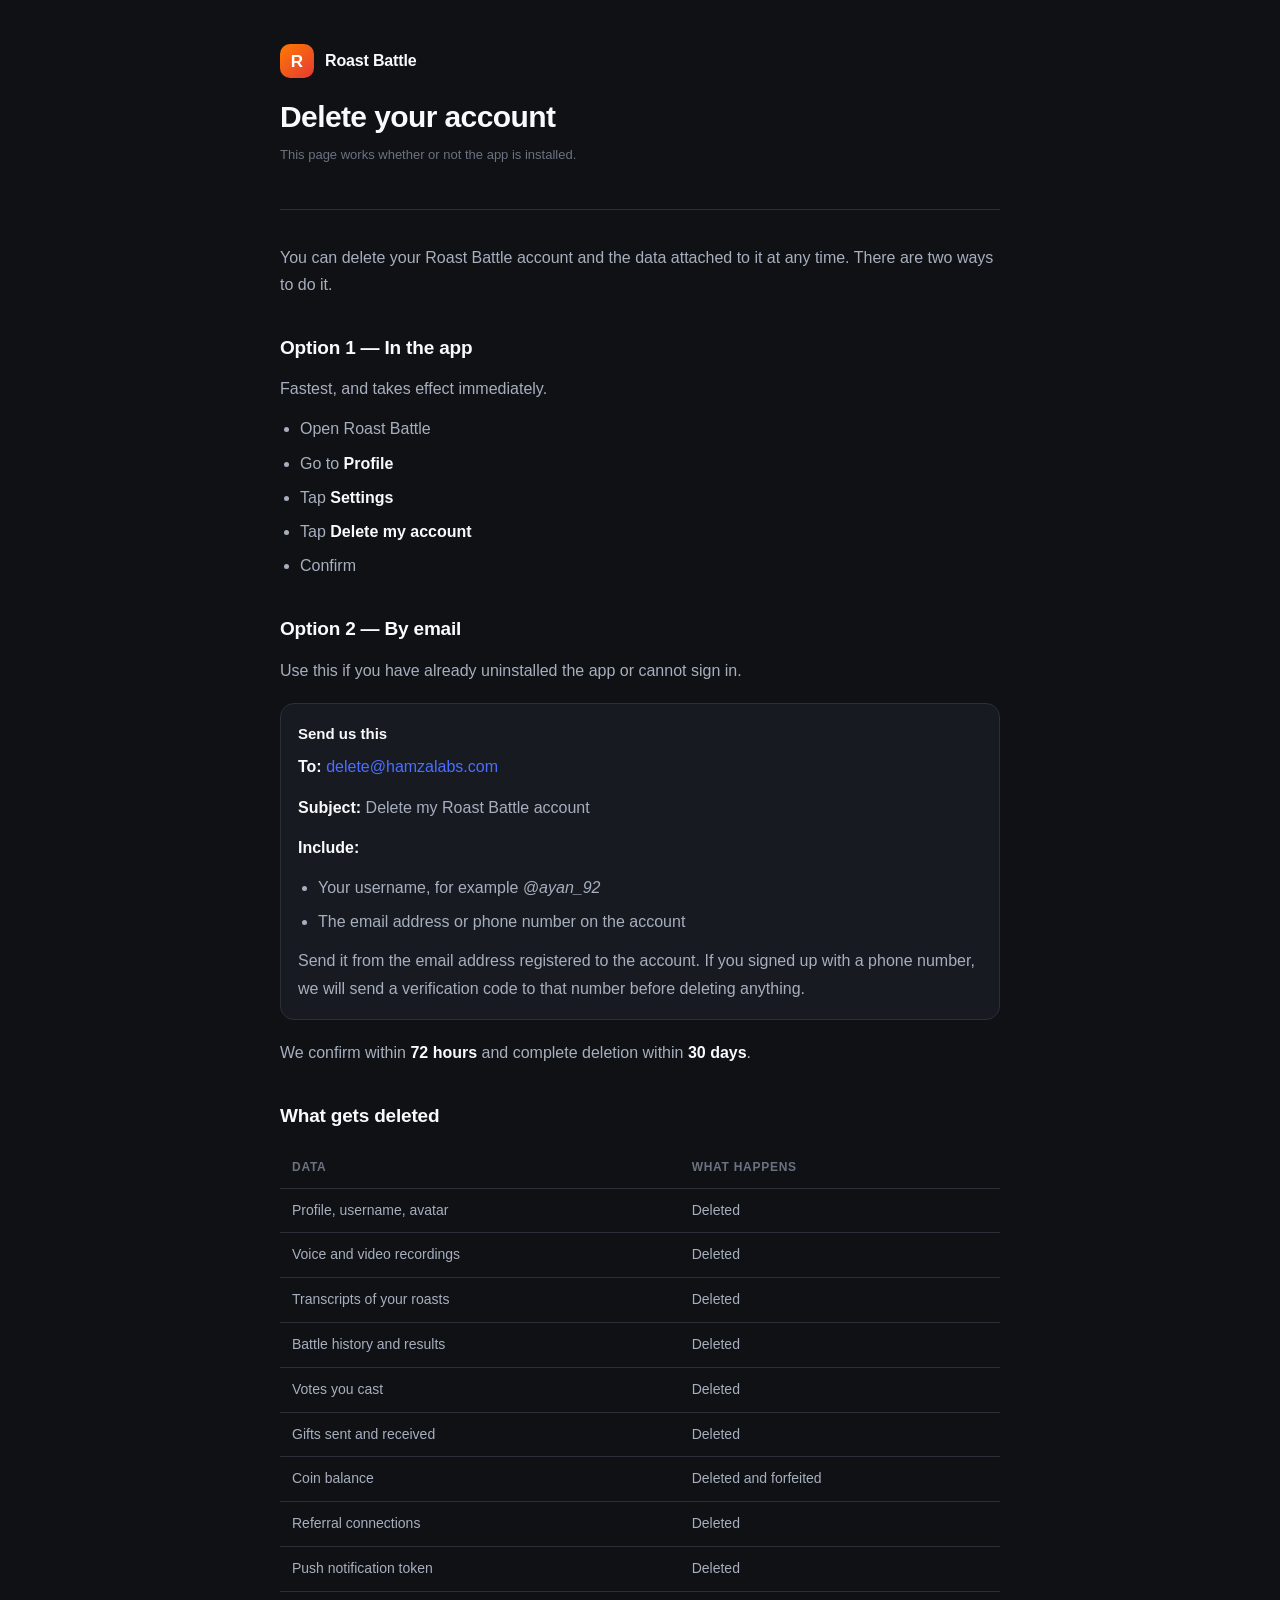
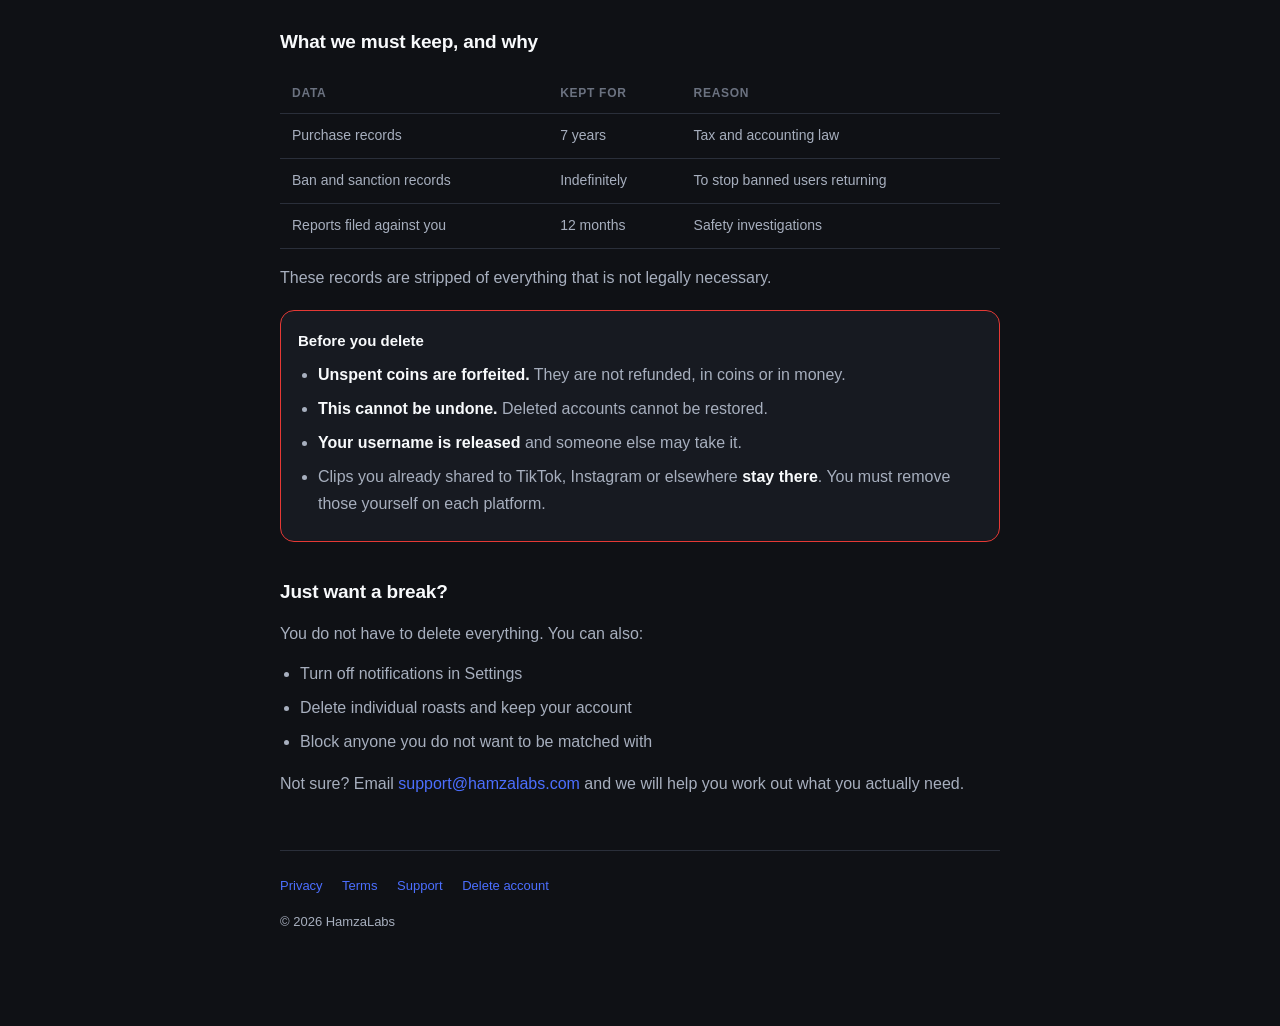
==== delete-account.html @ 4f94dbba "Add html pages" ====
<!DOCTYPE html>
<html lang="en">
<head>
<meta charset="utf-8">
<meta name="viewport" content="width=device-width,initial-scale=1">
<title>Delete Your Account — Roast Battle</title>
<link rel="stylesheet" href="style.css">
</head>
<body>
<div class="wrap">

<header>
  <div class="brand"><div class="mark">R</div><span>Roast Battle</span></div>
  <h1>Delete your account</h1>
  <p class="sub">This page works whether or not the app is installed.</p>
</header>

<p>You can delete your Roast Battle account and the data attached to it at any time. There are two ways to do it.</p>

<h2>Option 1 — In the app</h2>
<p>Fastest, and takes effect immediately.</p>
<ul>
  <li>Open Roast Battle</li>
  <li>Go to <strong>Profile</strong></li>
  <li>Tap <strong>Settings</strong></li>
  <li>Tap <strong>Delete my account</strong></li>
  <li>Confirm</li>
</ul>

<h2>Option 2 — By email</h2>
<p>Use this if you have already uninstalled the app or cannot sign in.</p>

<div class="box">
  <h3>Send us this</h3>
  <p><strong>To:</strong> <a href="mailto:delete@hamzalabs.com?subject=Delete%20my%20Roast%20Battle%20account">delete@hamzalabs.com</a></p>
  <p><strong>Subject:</strong> Delete my Roast Battle account</p>
  <p><strong>Include:</strong></p>
  <ul style="margin-bottom:0">
    <li>Your username, for example <em>@ayan_92</em></li>
    <li>The email address or phone number on the account</li>
  </ul>
  <p style="margin-top:12px">Send it from the email address registered to the account. If you signed up with a phone number, we will send a verification code to that number before deleting anything.</p>
</div>

<p>We confirm within <strong>72 hours</strong> and complete deletion within <strong>30 days</strong>.</p>

<h2>What gets deleted</h2>
<table>
  <tr><th>Data</th><th>What happens</th></tr>
  <tr><td>Profile, username, avatar</td><td>Deleted</td></tr>
  <tr><td>Voice and video recordings</td><td>Deleted</td></tr>
  <tr><td>Transcripts of your roasts</td><td>Deleted</td></tr>
  <tr><td>Battle history and results</td><td>Deleted</td></tr>
  <tr><td>Votes you cast</td><td>Deleted</td></tr>
  <tr><td>Gifts sent and received</td><td>Deleted</td></tr>
  <tr><td>Coin balance</td><td>Deleted and forfeited</td></tr>
  <tr><td>Referral connections</td><td>Deleted</td></tr>
  <tr><td>Push notification token</td><td>Deleted</td></tr>
</table>

<h2>What we must keep, and why</h2>
<table>
  <tr><th>Data</th><th>Kept for</th><th>Reason</th></tr>
  <tr><td>Purchase records</td><td>7 years</td><td>Tax and accounting law</td></tr>
  <tr><td>Ban and sanction records</td><td>Indefinitely</td><td>To stop banned users returning</td></tr>
  <tr><td>Reports filed against you</td><td>12 months</td><td>Safety investigations</td></tr>
</table>
<p>These records are stripped of everything that is not legally necessary.</p>

<div class="box stop">
  <h3>Before you delete</h3>
  <ul style="margin-bottom:0">
    <li><strong>Unspent coins are forfeited.</strong> They are not refunded, in coins or in money.</li>
    <li><strong>This cannot be undone.</strong> Deleted accounts cannot be restored.</li>
    <li><strong>Your username is released</strong> and someone else may take it.</li>
    <li>Clips you already shared to TikTok, Instagram or elsewhere <strong>stay there</strong>. You must remove those yourself on each platform.</li>
  </ul>
</div>

<h2>Just want a break?</h2>
<p>You do not have to delete everything. You can also:</p>
<ul>
  <li>Turn off notifications in Settings</li>
  <li>Delete individual roasts and keep your account</li>
  <li>Block anyone you do not want to be matched with</li>
</ul>
<p>Not sure? Email <a href="mailto:support@hamzalabs.com">support@hamzalabs.com</a> and we will help you work out what you actually need.</p>

<footer>
  <a href="privacy.html">Privacy</a>
  <a href="terms.html">Terms</a>
  <a href="support.html">Support</a>
  <a href="delete-account.html">Delete account</a>
  <p style="margin-top:14px">© 2026 HamzaLabs</p>
</footer>

</div>
</body>
</html>
---- style.css ----
:root{
  --red:#E53935; --gold:#F6C453; --blue:#4C6FFF;
  --bg:#0F1115; --card:#171A21; --bd:#2A2F3A;
  --tx:#F8FAFC; --tx2:#A7AFBE; --mut:#6B7280;
}
*{box-sizing:border-box;margin:0;padding:0}
body{
  background:var(--bg);color:var(--tx);
  font:400 16px/1.7 -apple-system,BlinkMacSystemFont,"Segoe UI",Roboto,sans-serif;
  padding:0 20px 80px;
}
.wrap{max-width:720px;margin:0 auto}
header{padding:44px 0 30px;border-bottom:1px solid var(--bd);margin-bottom:34px}
.brand{display:flex;align-items:center;gap:11px;margin-bottom:22px}
.mark{width:34px;height:34px;border-radius:10px;
  background:linear-gradient(140deg,#FF7A00,var(--red));display:grid;place-items:center;
  font:800 17px/1 sans-serif;color:#fff}
.brand span{font-weight:700;font-size:16px;letter-spacing:-.01em}
h1{font-size:30px;font-weight:800;letter-spacing:-.02em;line-height:1.15}
.sub{color:var(--mut);font-size:13px;margin-top:9px}
h2{font-size:19px;font-weight:700;margin:34px 0 11px;letter-spacing:-.01em}
h3{font-size:15px;font-weight:600;margin:22px 0 7px}
p{color:var(--tx2);margin-bottom:13px}
ul{color:var(--tx2);margin:0 0 15px 20px}
li{margin-bottom:7px}
strong{color:var(--tx);font-weight:600}
a{color:var(--blue);text-decoration:none}
a:hover{text-decoration:underline}
table{width:100%;border-collapse:collapse;margin:15px 0;font-size:14px}
th,td{text-align:left;padding:10px 12px;border-bottom:1px solid var(--bd);vertical-align:top}
th{color:var(--mut);font-weight:600;font-size:12px;letter-spacing:.06em;text-transform:uppercase}
td{color:var(--tx2)}
.box{background:var(--card);border:1px solid var(--bd);border-radius:14px;padding:17px;margin:19px 0}
.box.warn{border-color:var(--gold)}
.box.stop{border-color:var(--red)}
.box p:last-child{margin-bottom:0}
.box h3{margin-top:0}
footer{margin-top:52px;padding-top:24px;border-top:1px solid var(--bd);
  color:var(--mut);font-size:13px}
footer a{margin-right:16px}
@media(max-width:600px){h1{font-size:25px}body{font-size:15px}}
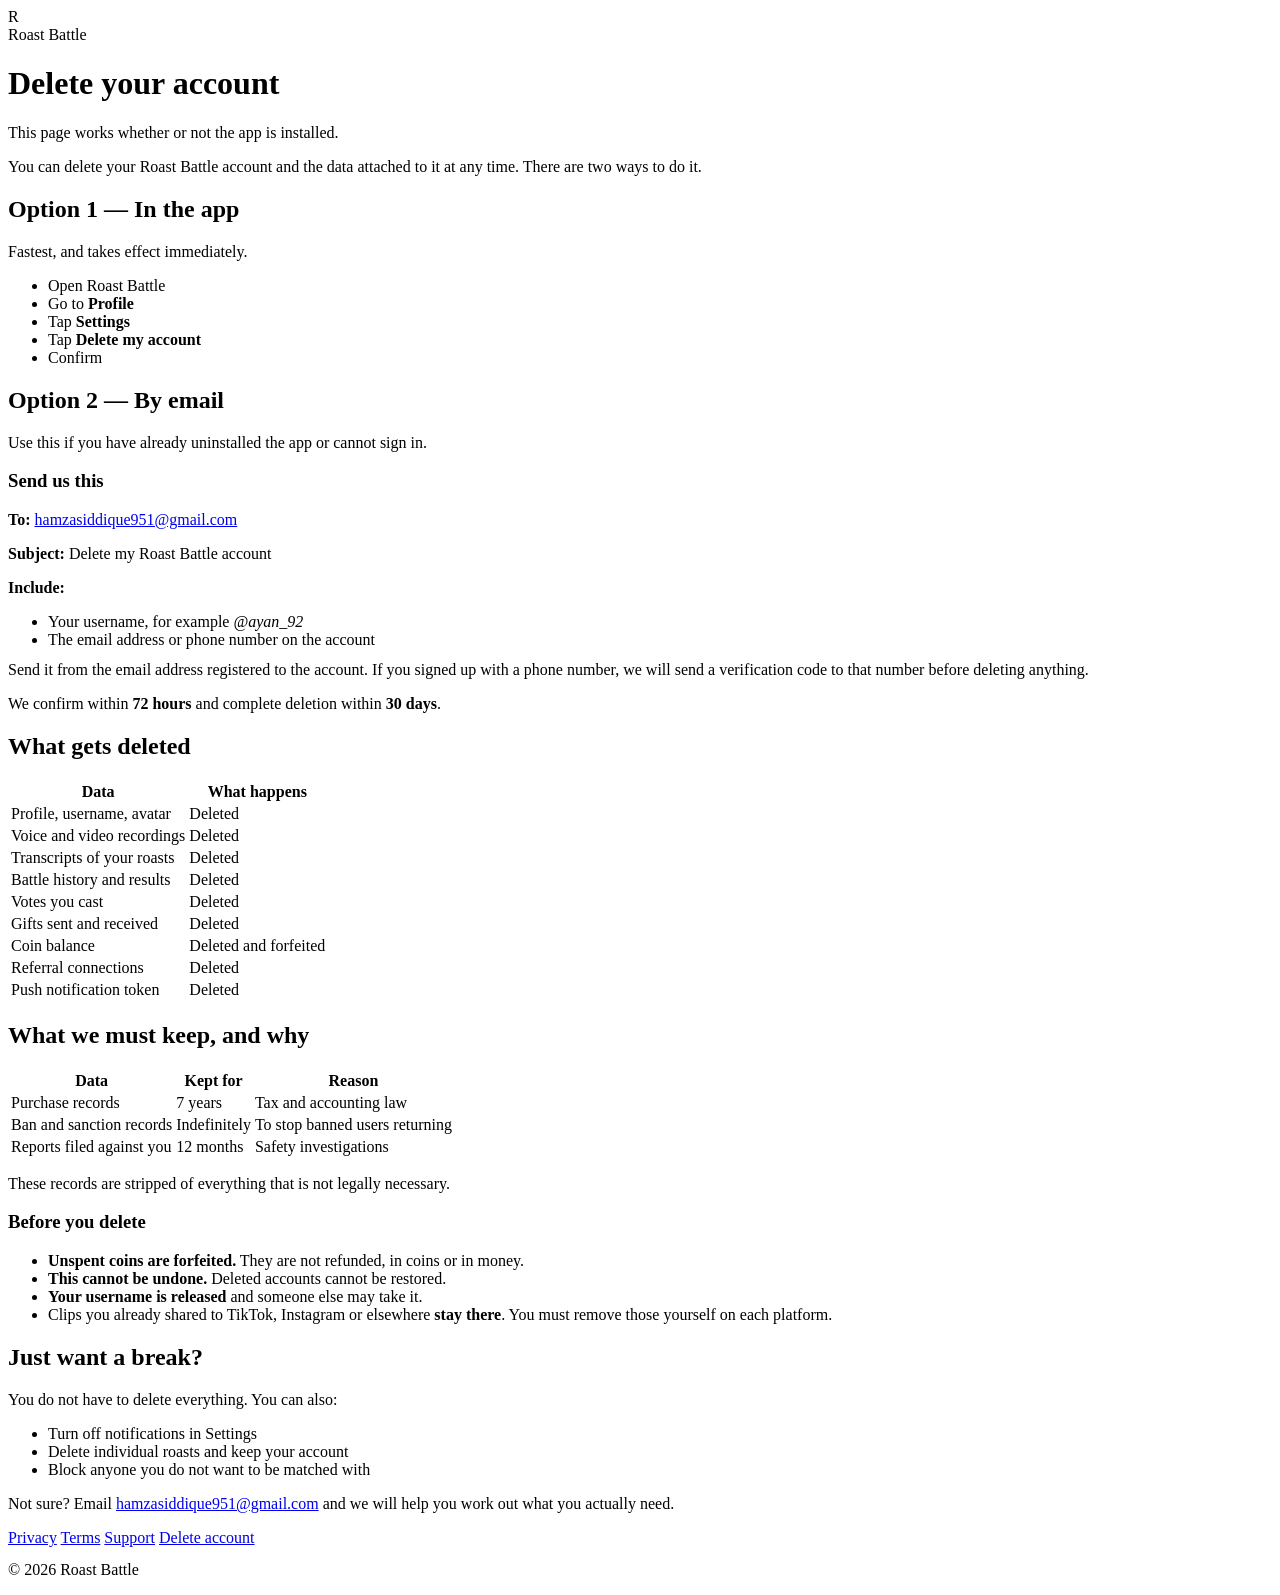
==== commit 6e6e2022: "Rename delete-account (1).html to delete-account.html" ====
--- a/delete-account.html
+++ b/delete-account.html
@@ -32,7 +32,7 @@
 
 <div class="box">
   <h3>Send us this</h3>
-  <p><strong>To:</strong> <a href="mailto:delete@hamzalabs.com?subject=Delete%20my%20Roast%20Battle%20account">delete@hamzalabs.com</a></p>
+  <p><strong>To:</strong> <a href="mailto:hamzasiddique951@gmail.com?subject=Delete%20my%20Roast%20Battle%20account">hamzasiddique951@gmail.com</a></p>
   <p><strong>Subject:</strong> Delete my Roast Battle account</p>
   <p><strong>Include:</strong></p>
   <ul style="margin-bottom:0">
@@ -84,14 +84,14 @@
   <li>Delete individual roasts and keep your account</li>
   <li>Block anyone you do not want to be matched with</li>
 </ul>
-<p>Not sure? Email <a href="mailto:support@hamzalabs.com">support@hamzalabs.com</a> and we will help you work out what you actually need.</p>
+<p>Not sure? Email <a href="mailto:hamzasiddique951@gmail.com">hamzasiddique951@gmail.com</a> and we will help you work out what you actually need.</p>
 
 <footer>
   <a href="privacy.html">Privacy</a>
   <a href="terms.html">Terms</a>
   <a href="support.html">Support</a>
   <a href="delete-account.html">Delete account</a>
-  <p style="margin-top:14px">© 2026 HamzaLabs</p>
+  <p style="margin-top:14px">© 2026 Roast Battle</p>
 </footer>
 
 </div>
